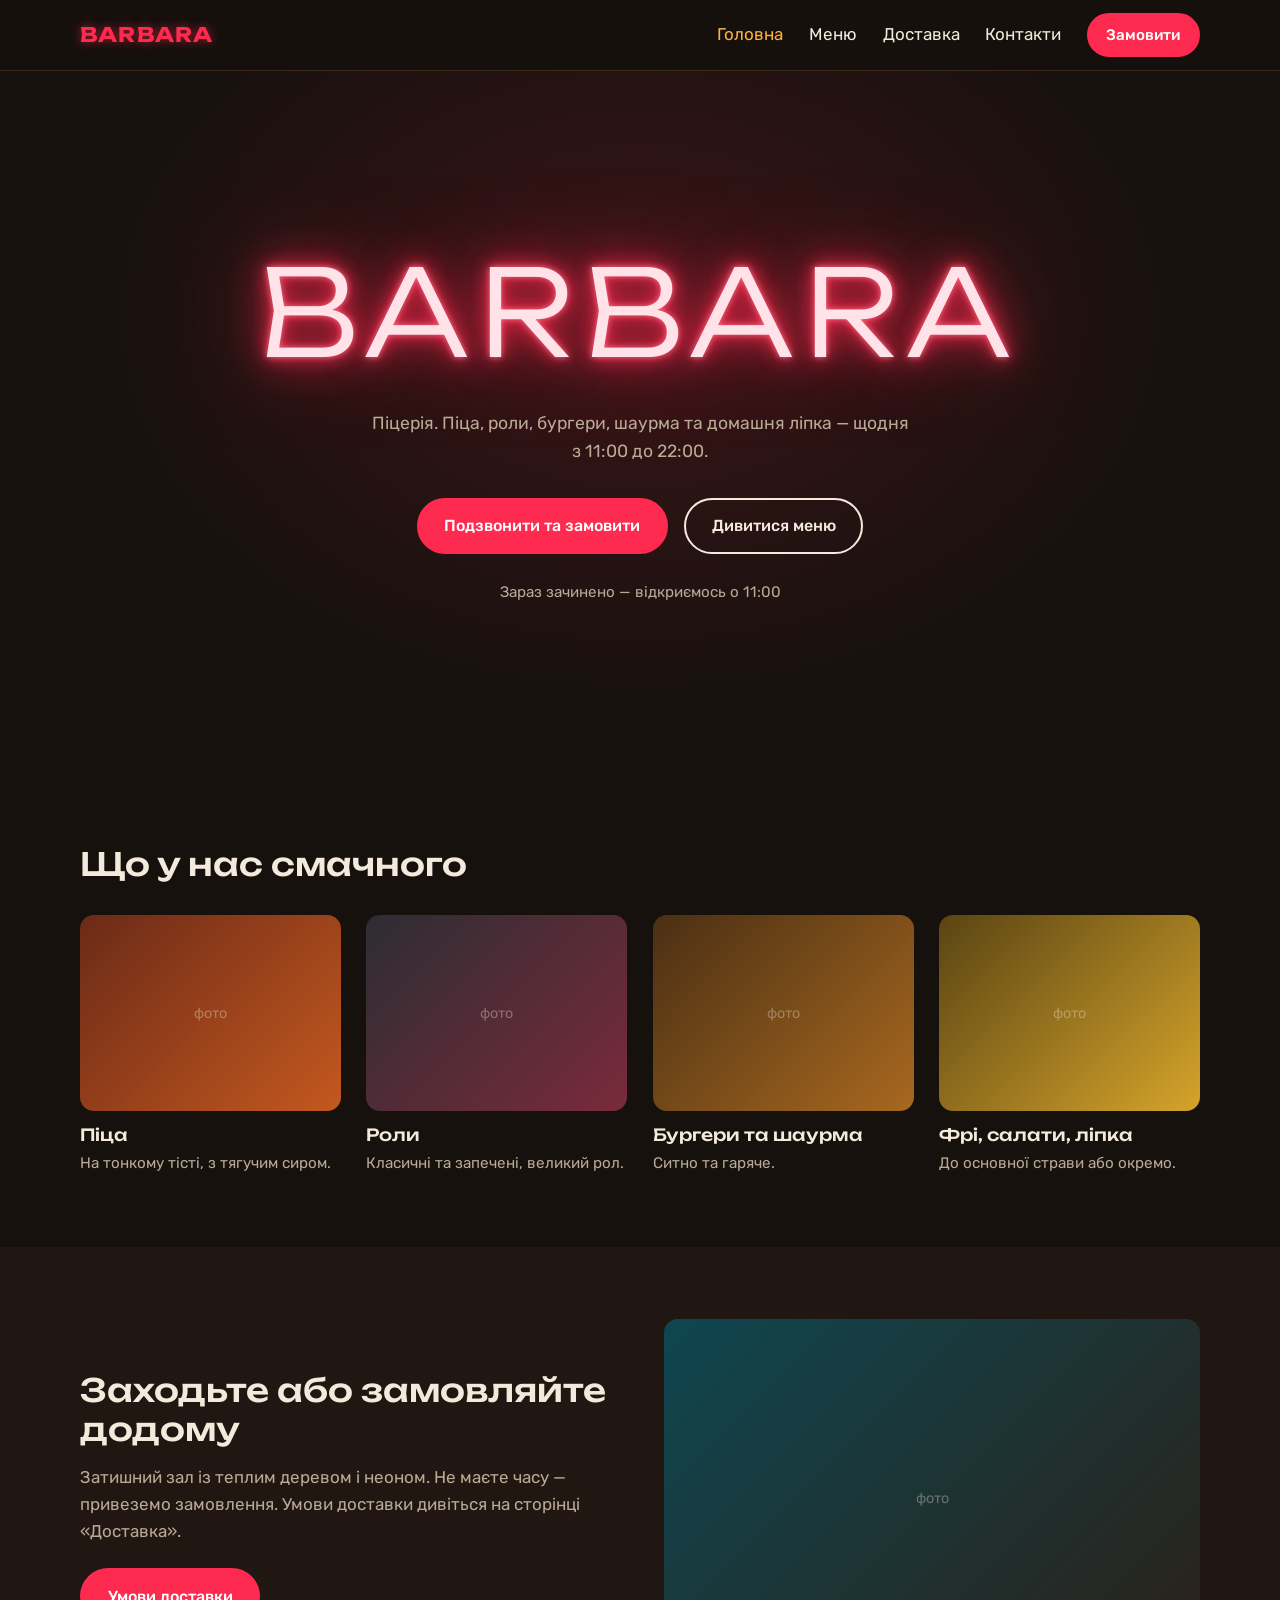
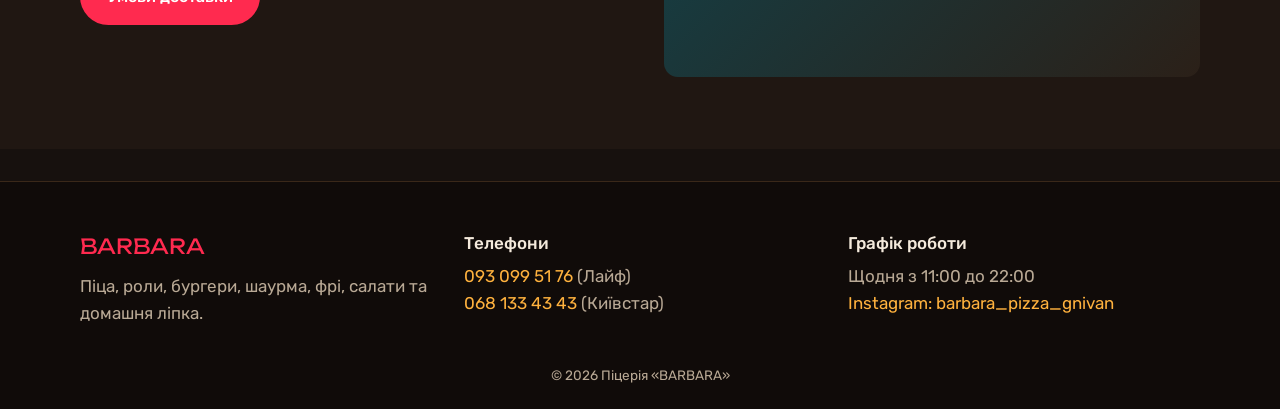
==== index.html @ 184677c6 "Add files via upload" ====
<!DOCTYPE html>
<html lang="uk">
<head>
  <meta charset="UTF-8">
  <meta name="viewport" content="width=device-width, initial-scale=1">
  <title>BARBARA — піцерія</title>
  <meta name="description" content="Піцерія «BARBARA»: піца, роли, бургери, шаурма, фрі, салати, домашня ліпка. Щодня з 11:00 до 22:00.">
  <link rel="preconnect" href="https://fonts.googleapis.com">
  <link rel="preconnect" href="https://fonts.gstatic.com" crossorigin>
  <link href="https://fonts.googleapis.com/css2?family=Rubik:wght@400;500;600&family=Unbounded:wght@300;500;700&display=swap" rel="stylesheet">
  <link rel="stylesheet" href="css/style.css">
</head>
<body>
  <header class="site-header">
    <div class="container header-inner">
      <a class="logo" href="index.html" aria-label="BARBARA — на головну">BARBARA</a>
      <button class="nav-toggle" aria-label="Відкрити меню" aria-expanded="false" aria-controls="nav"><span></span><span></span></button>
      <nav id="nav" class="nav">
        <a href="index.html" class="active" aria-current="page">Головна</a>
        <a href="menu.html">Меню</a>
        <a href="delivery.html">Доставка</a>
        <a href="contacts.html">Контакти</a>
        <a class="btn btn-small" href="tel:+380930995176">Замовити</a>
      </nav>
    </div>
  </header>

  <main>
    <section class="hero">
      <div class="container hero-inner">
        <h1 class="neon" aria-label="BARBARA">BARBARA</h1>
        <p class="hero-sub">Піцерія. Піца, роли, бургери, шаурма та домашня ліпка — щодня з 11:00 до 22:00.</p>
        <div class="hero-actions">
          <a class="btn" href="tel:+380930995176">Подзвонити та замовити</a>
          <a class="btn btn-ghost" href="menu.html">Дивитися меню</a>
        </div>
        <p class="status" id="open-status" aria-live="polite"></p>
      </div>
    </section>

    <section class="section">
      <div class="container">
        <h2>Що у нас смачного</h2>
        <div class="cats">
          <a class="cat" href="menu.html#pizza"><div class="ph ph-pizza" role="img" aria-label="Піца"></div><h3>Піца</h3><p>На тонкому тісті, з тягучим сиром.</p></a>
          <a class="cat" href="menu.html#rolls"><div class="ph ph-roll" role="img" aria-label="Роли"></div><h3>Роли</h3><p>Класичні та запечені, великий рол.</p></a>
          <a class="cat" href="menu.html#burgers"><div class="ph ph-burger" role="img" aria-label="Бургери"></div><h3>Бургери та шаурма</h3><p>Ситно та гаряче.</p></a>
          <a class="cat" href="menu.html#sides"><div class="ph ph-fries" role="img" aria-label="Фрі та салати"></div><h3>Фрі, салати, ліпка</h3><p>До основної страви або окремо.</p></a>
        </div>
      </div>
    </section>

    <section class="section section-alt">
      <div class="container split">
        <div>
          <h2>Заходьте або замовляйте додому</h2>
          <p>Затишний зал із теплим деревом і неоном. Не маєте часу — привеземо замовлення. Умови доставки дивіться на сторінці «Доставка».</p>
          <a class="btn" href="delivery.html">Умови доставки</a>
        </div>
        <div class="ph ph-hall" role="img" aria-label="Зал піцерії"></div>
      </div>
    </section>
  </main>

  <footer class="site-footer">
    <div class="container footer-grid">
      <div>
        <p class="footer-logo">BARBARA</p>
        <p>Піца, роли, бургери, шаурма, фрі, салати та домашня ліпка.</p>
      </div>
      <div>
        <p class="footer-title">Телефони</p>
        <p><a href="tel:+380930995176">093 099 51 76</a> (Лайф)<br><a href="tel:+380681334343">068 133 43 43</a> (Київстар)</p>
      </div>
      <div>
        <p class="footer-title">Графік роботи</p>
        <p>Щодня з 11:00 до 22:00</p>
        <p><a href="https://www.instagram.com/barbara_pizza_gnivan/" target="_blank" rel="noopener">Instagram: barbara_pizza_gnivan</a></p>
      </div>
    </div>
    <p class="copyright">© <span id="year">2026</span> Піцерія «BARBARA»</p>
  </footer>
  <script src="js/main.js"></script>
</body>
</html>
---- css/style.css ----
:root{
  --bg:#17110e;
  --bg-alt:#201712;
  --wood:#3a2819;
  --neon:#ff2a4f;
  --amber:#ffb23e;
  --text:#f4eadc;
  --muted:#b9a995;
  --radius:14px;
  --font-display:'Unbounded',sans-serif;
  --font-body:'Rubik',sans-serif;
}
*{box-sizing:border-box;margin:0;padding:0}
html{scroll-behavior:smooth}
body{background:var(--bg);color:var(--text);font-family:var(--font-body);line-height:1.6;font-size:17px}
img{max-width:100%;display:block}
a{color:var(--amber);text-decoration:none}
a:hover{text-decoration:underline}
:focus-visible{outline:2px solid var(--amber);outline-offset:3px}
.container{width:min(1120px,92%);margin-inline:auto}
.narrow{width:min(760px,92%);margin-inline:auto}
h1,h2,h3{font-family:var(--font-display);line-height:1.2}
h2{font-size:clamp(1.4rem,3vw,2rem);font-weight:500;margin-bottom:1rem}
h3{font-size:1.05rem;font-weight:500;margin-bottom:.35rem}
.section{padding:4.5rem 0}
.section-alt{background:var(--bg-alt)}

/* header */
.site-header{position:sticky;top:0;z-index:10;background:rgba(23,17,14,.92);backdrop-filter:blur(8px);border-bottom:1px solid var(--wood)}
.header-inner{display:flex;align-items:center;justify-content:space-between;padding:.8rem 0}
.logo{font-family:var(--font-display);font-weight:700;font-size:1.25rem;color:var(--neon);letter-spacing:.06em;text-shadow:0 0 10px rgba(255,42,79,.6)}
.logo:hover{text-decoration:none}
.nav{display:flex;align-items:center;gap:1.6rem}
.nav a{color:var(--text)}
.nav a.active{color:var(--amber)}
.nav a:hover{text-decoration:none;color:var(--amber)}
.nav a.btn,.nav a.btn:hover{color:#fff}
.nav-toggle{display:none;background:none;border:0;width:40px;height:40px;cursor:pointer;position:relative}
.nav-toggle span{position:absolute;left:8px;right:8px;height:2px;background:var(--text);transition:transform .2s}
.nav-toggle span:first-child{top:15px}
.nav-toggle span:last-child{top:23px}
.nav-toggle[aria-expanded="true"] span:first-child{transform:translateY(4px) rotate(45deg)}
.nav-toggle[aria-expanded="true"] span:last-child{transform:translateY(-4px) rotate(-45deg)}

/* buttons */
.btn{display:inline-block;background:var(--neon);color:#fff;font-weight:500;padding:.85rem 1.6rem;border-radius:999px;border:2px solid var(--neon);transition:box-shadow .2s;cursor:pointer;font-family:var(--font-body);font-size:1rem}
.btn:hover{text-decoration:none;box-shadow:0 0 18px rgba(255,42,79,.65)}
.btn-small{padding:.5rem 1.1rem;font-size:.95rem}
.btn-ghost{background:transparent;color:var(--text);border-color:var(--text)}
.btn-ghost:hover{box-shadow:none;border-color:var(--amber);color:var(--amber)}

/* hero */
.hero{min-height:78vh;display:grid;place-items:center;text-align:center;padding:4rem 0;
  background:radial-gradient(ellipse at 50% 35%,rgba(255,42,79,.16),transparent 60%),var(--bg)}
.neon{font-weight:300;font-size:clamp(2.6rem,11vw,7.5rem);letter-spacing:.08em;color:#ffe3e8;
  text-shadow:0 0 6px #ff6d86,0 0 18px var(--neon),0 0 42px var(--neon),0 0 90px rgba(255,42,79,.7);
  animation:neon-on 1.4s ease-out 1}
@keyframes neon-on{0%,18%,22%,60%{opacity:.25;text-shadow:none}20%,24%,62%,100%{opacity:1}}
.hero-sub{max-width:34rem;margin:1.6rem auto 2rem;color:var(--muted);font-size:1.1rem}
.hero-actions{display:flex;gap:1rem;justify-content:center;flex-wrap:wrap}
.status{margin-top:1.6rem;color:var(--muted);font-size:.95rem}
.status.open{color:#7fe28a}

/* placeholders під фото */
.ph{background:linear-gradient(135deg,var(--wood),#5b3b22);border-radius:var(--radius);aspect-ratio:4/3;position:relative;overflow:hidden}
.ph::after{content:"фото";position:absolute;inset:0;display:grid;place-items:center;color:rgba(244,234,220,.35);font-size:.9rem}
.ph img{width:100%;height:100%;object-fit:cover;position:absolute;inset:0;z-index:1}
.ph-pizza{background:linear-gradient(135deg,#6b2a17,#c4581f)}
.ph-rolls,.ph-roll{background:linear-gradient(135deg,#2d2d33,#7a2a3a)}
.ph-burgers,.ph-burger{background:linear-gradient(135deg,#4a2f14,#a8681f)}
.ph-sides,.ph-fries{background:linear-gradient(135deg,#5a4413,#d6a42b)}
.ph-hall{background:linear-gradient(135deg,#0f4650,#2b2018);aspect-ratio:3/2}

/* категорії */
.cats{display:grid;grid-template-columns:repeat(auto-fit,minmax(230px,1fr));gap:1.6rem;margin-top:2rem}
.cat{color:var(--text);display:block}
.cat:hover{text-decoration:none}
.cat:hover .ph{box-shadow:0 0 0 2px var(--neon)}
.cat .ph{margin-bottom:.9rem;transition:box-shadow .2s}
.cat p{color:var(--muted);font-size:.95rem}

.split{display:grid;grid-template-columns:1fr 1fr;gap:3rem;align-items:center}
.split p{margin-bottom:1.4rem;color:var(--muted)}

/* внутрішні сторінки */
.page-title{padding:3.5rem 0 1rem}
.page-title h1{font-size:clamp(2rem,6vw,3.2rem);font-weight:500}
.page-title p{color:var(--muted);margin-top:.6rem}

/* меню */
.filters{display:flex;gap:.6rem;flex-wrap:wrap;margin-bottom:2rem}
.filter{background:transparent;color:var(--text);border:1px solid var(--wood);border-radius:999px;padding:.5rem 1.1rem;font-family:var(--font-body);font-size:.95rem;cursor:pointer}
.filter:hover{border-color:var(--amber)}
.filter.active{background:var(--neon);border-color:var(--neon);color:#fff}
.menu-grid{display:grid;grid-template-columns:repeat(auto-fill,minmax(260px,1fr));gap:1.6rem}
.item{background:var(--bg-alt);border-radius:var(--radius);overflow:hidden;border:1px solid var(--wood)}
.item .ph{border-radius:0}
.item-body{padding:1rem 1.2rem 1.3rem}
.item-body p{color:var(--muted);font-size:.95rem;margin:0}
.item .price{color:var(--amber);font-weight:600;margin-top:.6rem;font-size:1.05rem}
.item[hidden]{display:none}

/* інфо-блоки */
.info-card{background:var(--bg-alt);border:1px solid var(--wood);border-radius:var(--radius);padding:2rem;margin-bottom:1.6rem}
.info-card p{margin-bottom:1rem;color:var(--muted)}
.info-card strong{color:var(--text)}
.info-card ul{padding-left:1.2rem;color:var(--muted)}
.info-card li{margin-bottom:.5rem}
.info-card em{color:var(--amber);font-style:normal}
.phones{display:flex;gap:1rem;flex-wrap:wrap}
.map-box{min-height:320px;border-radius:var(--radius);border:1px dashed var(--wood);display:grid;place-items:center;color:var(--muted)}
.map-box iframe{width:100%;height:100%;min-height:320px;border:0;border-radius:var(--radius)}

/* footer */
.site-footer{background:#100b09;border-top:1px solid var(--wood);padding:3rem 0 1.4rem;margin-top:2rem}
.footer-grid{display:grid;grid-template-columns:repeat(auto-fit,minmax(220px,1fr));gap:2rem;color:var(--muted)}
.footer-logo{font-family:var(--font-display);color:var(--neon);font-size:1.3rem;margin-bottom:.6rem}
.footer-title{color:var(--text);font-weight:500;margin-bottom:.4rem}
.copyright{text-align:center;color:var(--muted);font-size:.85rem;margin-top:2.4rem}

/* адаптив */
@media (max-width:820px){
  .nav-toggle{display:block}
  .nav{position:absolute;top:100%;left:0;right:0;background:var(--bg);flex-direction:column;align-items:flex-start;padding:1.2rem 4%;gap:1rem;border-bottom:1px solid var(--wood);display:none}
  .nav.open{display:flex}
  .split{grid-template-columns:1fr;gap:2rem}
  .section{padding:3rem 0}
}
@media (prefers-reduced-motion:reduce){
  *{animation:none!important;transition:none!important;scroll-behavior:auto!important}
}
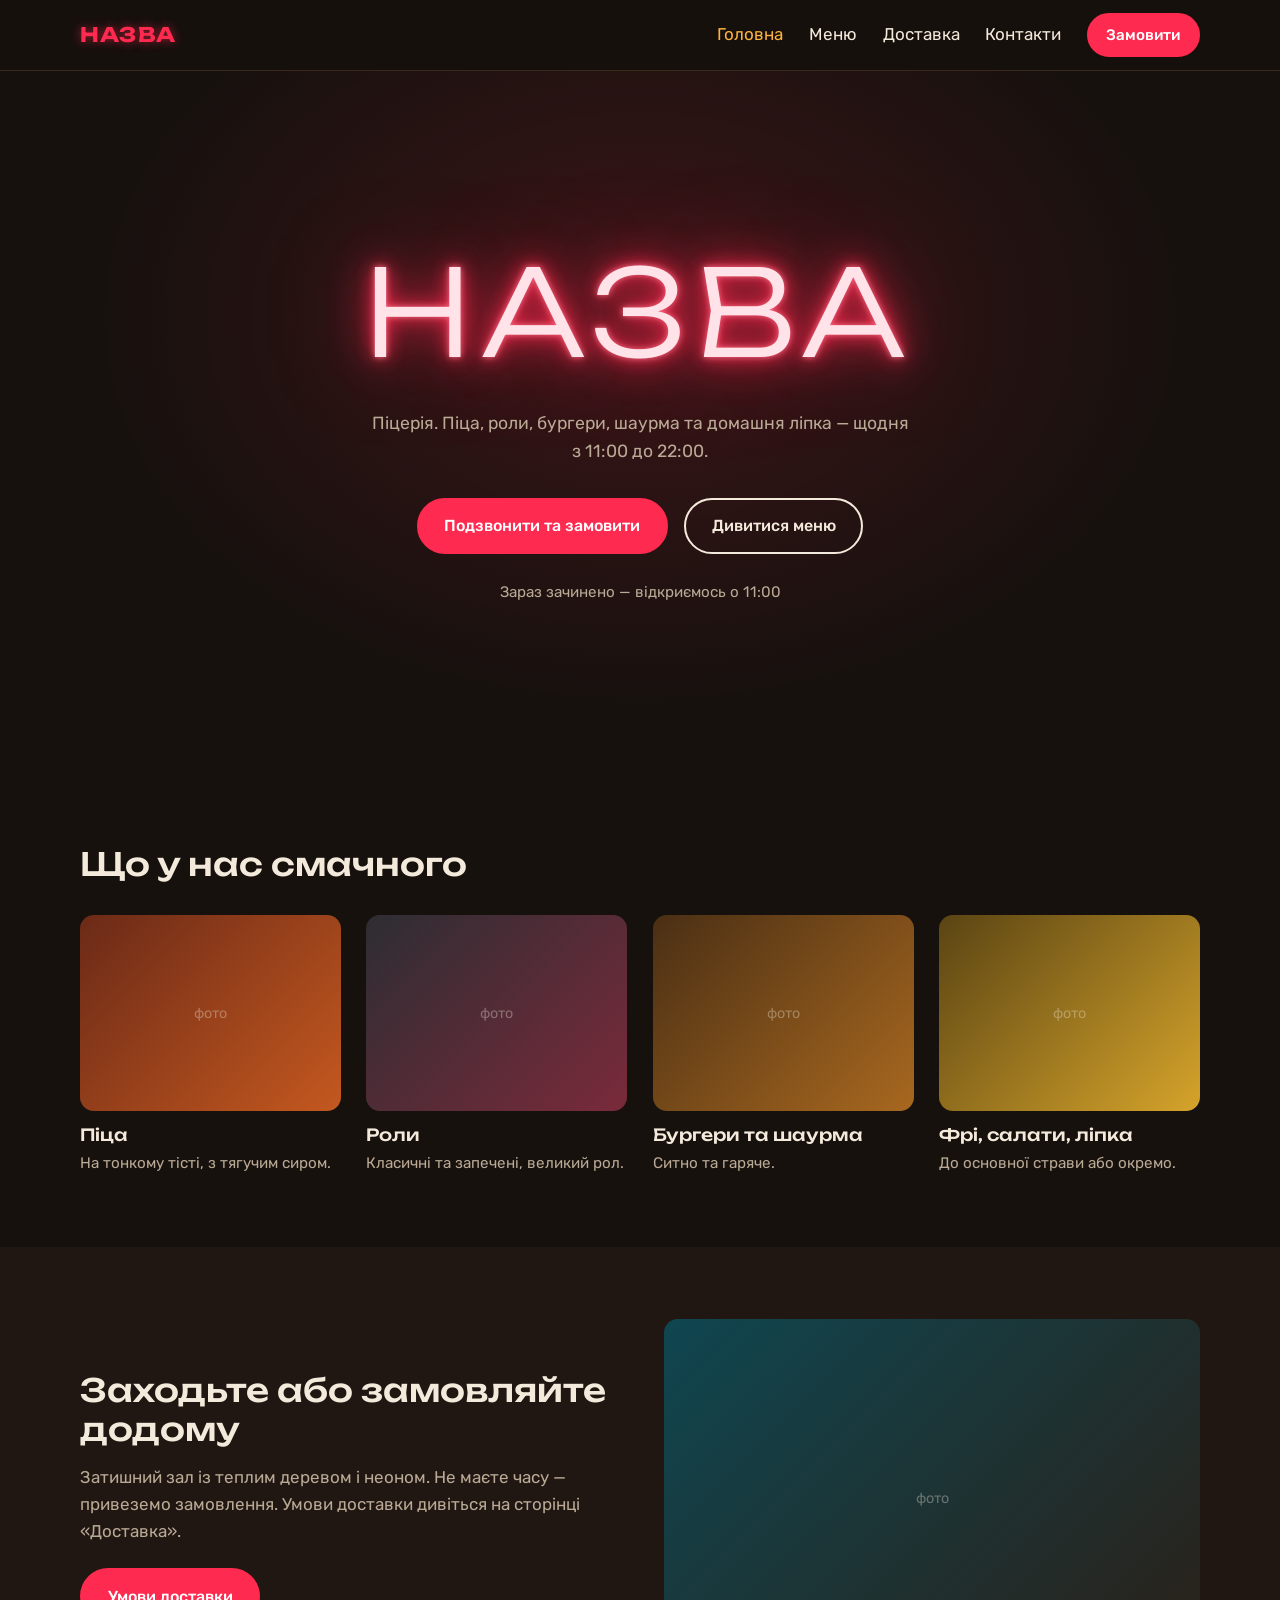
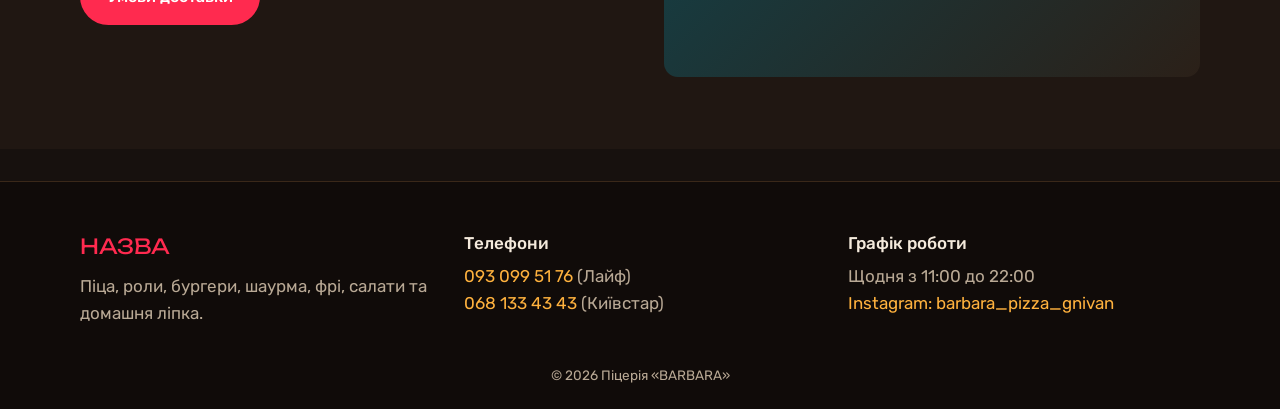
==== commit d19bbc3e: "Update index.html" ====
--- a/index.html
+++ b/index.html
@@ -3,8 +3,8 @@
 <head>
   <meta charset="UTF-8">
   <meta name="viewport" content="width=device-width, initial-scale=1">
-  <title>BARBARA — піцерія</title>
-  <meta name="description" content="Піцерія «BARBARA»: піца, роли, бургери, шаурма, фрі, салати, домашня ліпка. Щодня з 11:00 до 22:00.">
+  <title>НАЗВА — піцерія</title>
+  <meta name="description" content="Піцерія «НАЗВА»: піца, роли, бургери, шаурма, фрі, салати, домашня ліпка. Щодня з 11:00 до 22:00.">
   <link rel="preconnect" href="https://fonts.googleapis.com">
   <link rel="preconnect" href="https://fonts.gstatic.com" crossorigin>
   <link href="https://fonts.googleapis.com/css2?family=Rubik:wght@400;500;600&family=Unbounded:wght@300;500;700&display=swap" rel="stylesheet">
@@ -13,7 +13,7 @@
 <body>
   <header class="site-header">
     <div class="container header-inner">
-      <a class="logo" href="index.html" aria-label="BARBARA — на головну">BARBARA</a>
+      <a class="logo" href="index.html" aria-label="НАЗВА — на головну">НАЗВА</a>
       <button class="nav-toggle" aria-label="Відкрити меню" aria-expanded="false" aria-controls="nav"><span></span><span></span></button>
       <nav id="nav" class="nav">
         <a href="index.html" class="active" aria-current="page">Головна</a>
@@ -28,10 +28,10 @@
   <main>
     <section class="hero">
       <div class="container hero-inner">
-        <h1 class="neon" aria-label="BARBARA">BARBARA</h1>
+        <h1 class="neon" aria-label="НАЗВА">НАЗВА</h1>
         <p class="hero-sub">Піцерія. Піца, роли, бургери, шаурма та домашня ліпка — щодня з 11:00 до 22:00.</p>
         <div class="hero-actions">
-          <a class="btn" href="tel:+380930995176">Подзвонити та замовити</a>
+          <a class="btn" href="tel:+380000000000">Подзвонити та замовити</a>
           <a class="btn btn-ghost" href="menu.html">Дивитися меню</a>
         </div>
         <p class="status" id="open-status" aria-live="polite"></p>
@@ -65,7 +65,7 @@
   <footer class="site-footer">
     <div class="container footer-grid">
       <div>
-        <p class="footer-logo">BARBARA</p>
+        <p class="footer-logo">НАЗВА</p>
         <p>Піца, роли, бургери, шаурма, фрі, салати та домашня ліпка.</p>
       </div>
       <div>
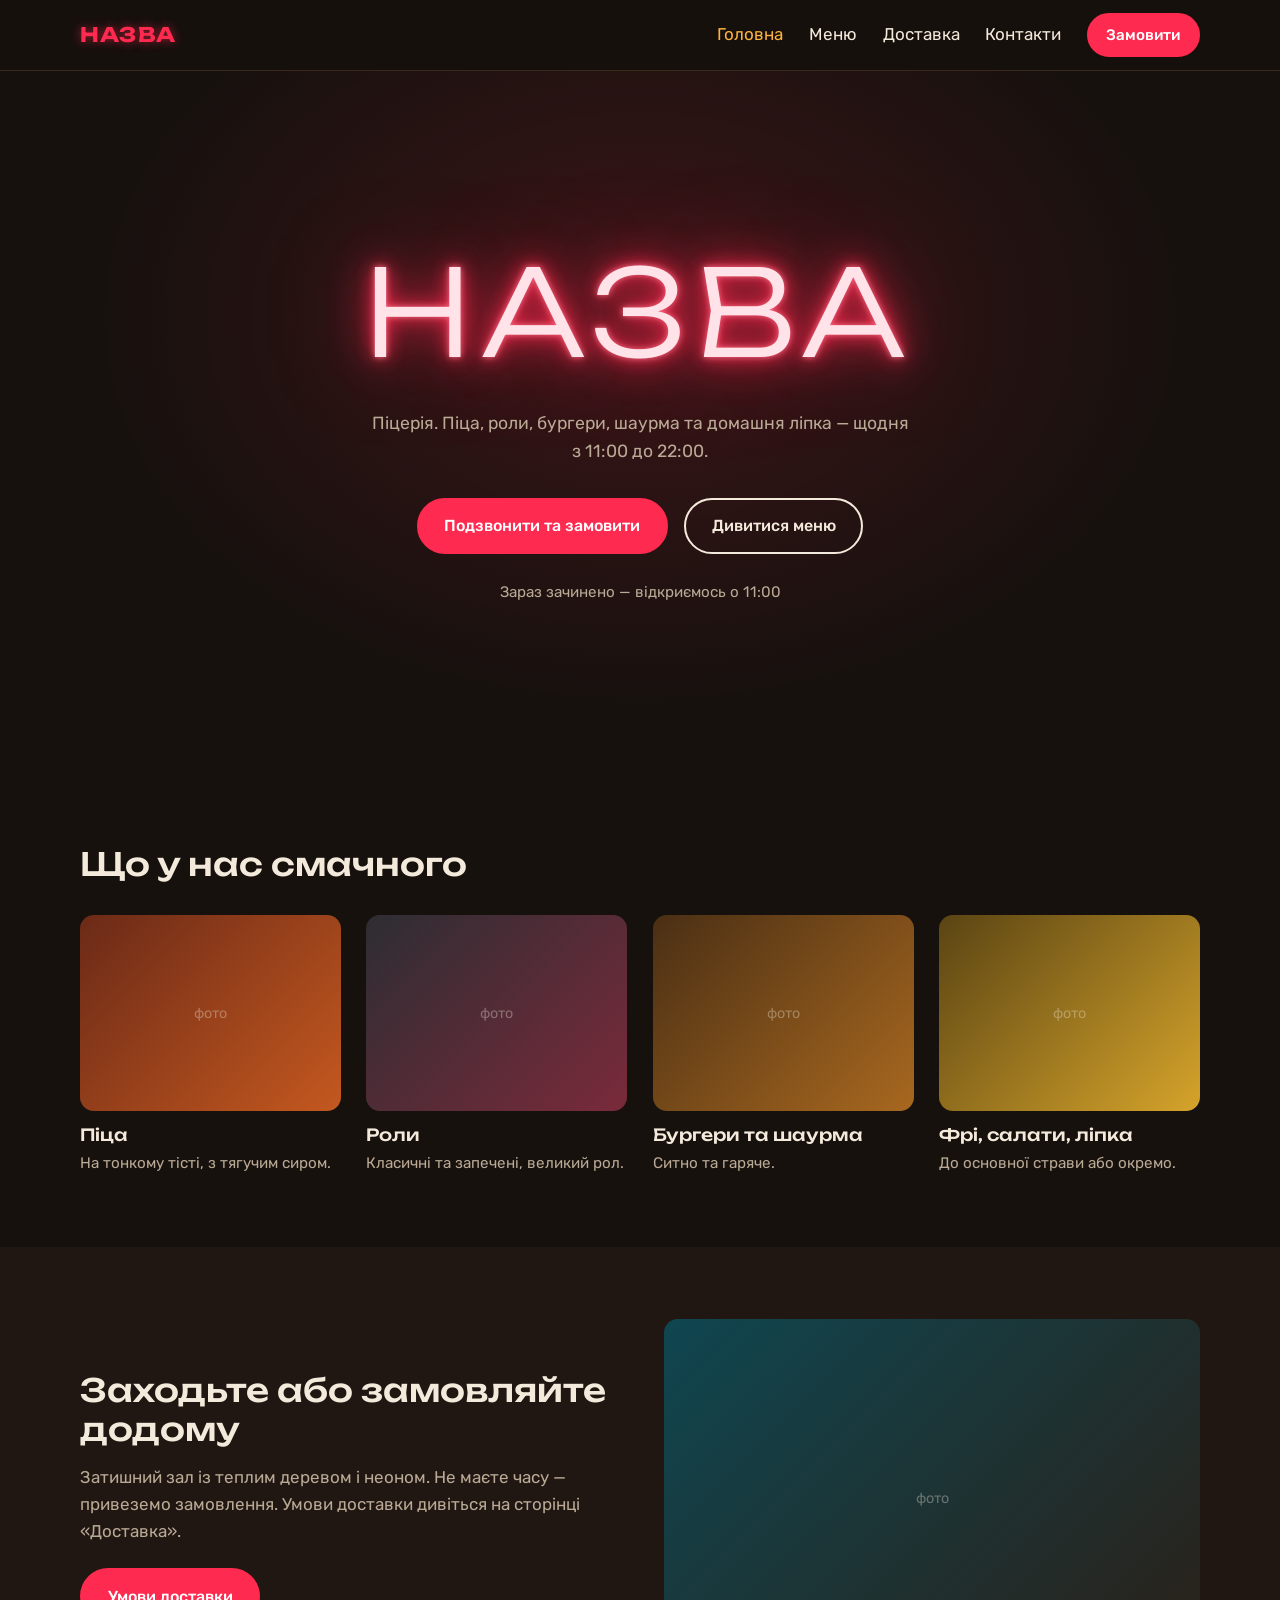
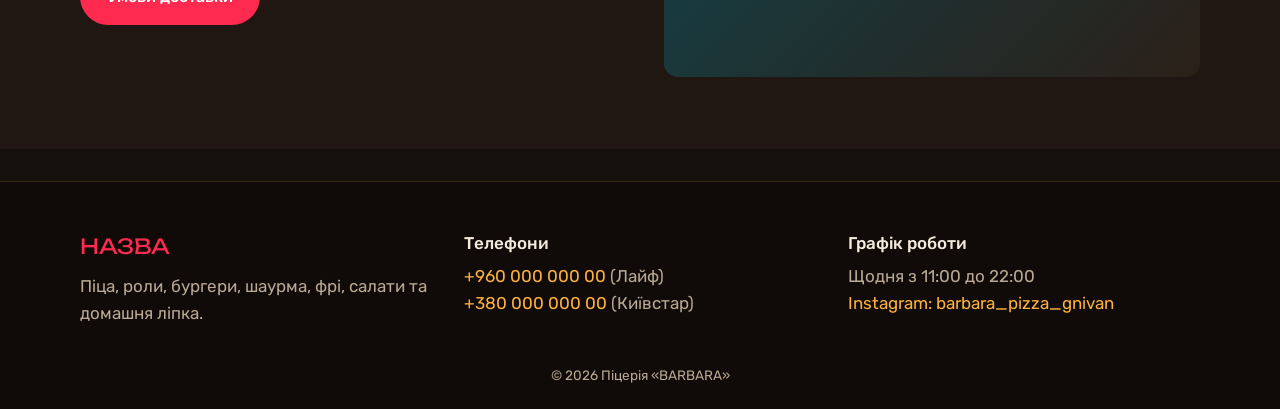
==== commit c4f456c3: "Update contact phone numbers in footer" ====
--- a/index.html
+++ b/index.html
@@ -70,7 +70,7 @@
       </div>
       <div>
         <p class="footer-title">Телефони</p>
-        <p><a href="tel:+380930995176">093 099 51 76</a> (Лайф)<br><a href="tel:+380681334343">068 133 43 43</a> (Київстар)</p>
+              <p><a href="tel:+96000000000">+960 000 000 00</a> (Лайф)<br><a href="tel:+38000000000">+380 000 000 00</a> (Київстар)</p>
       </div>
       <div>
         <p class="footer-title">Графік роботи</p>
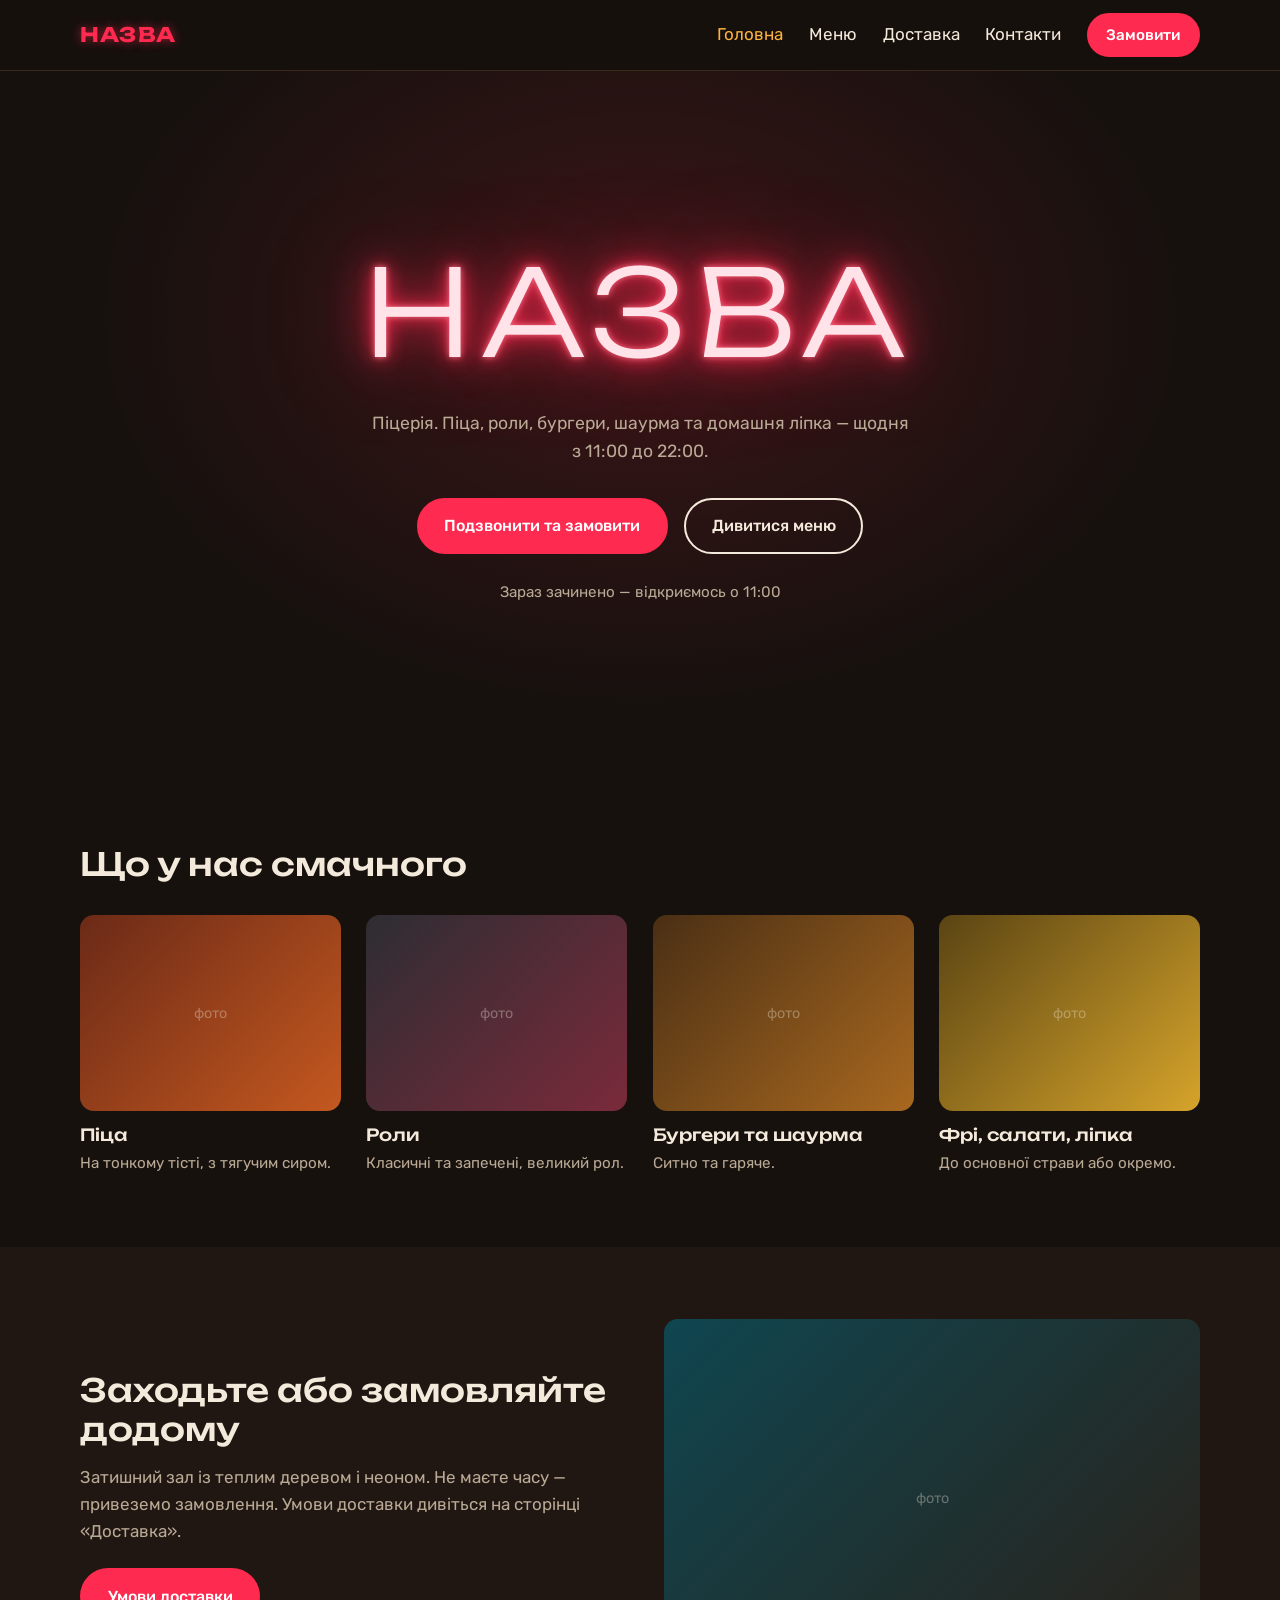
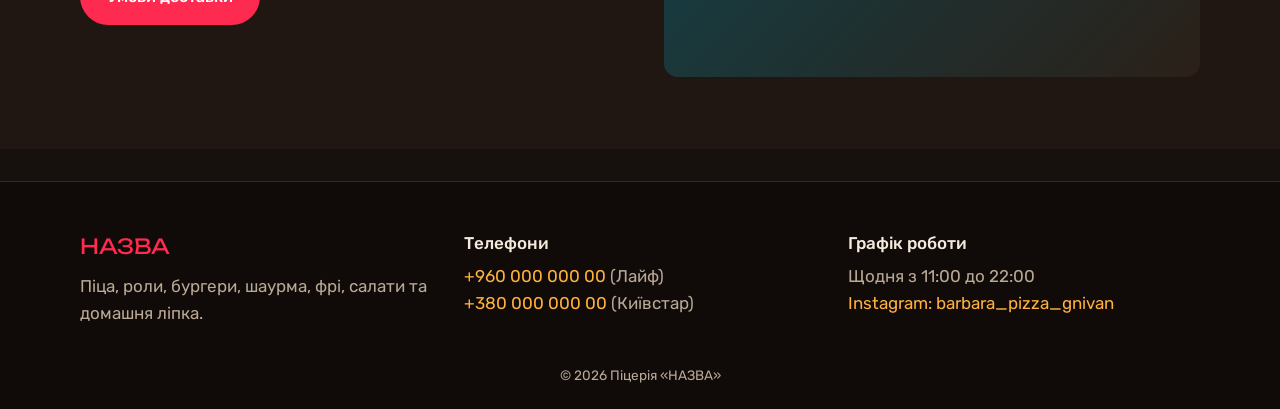
==== commit f552f17c: "Update footer links and copyright name" ====
--- a/index.html
+++ b/index.html
@@ -75,10 +75,10 @@
       <div>
         <p class="footer-title">Графік роботи</p>
         <p>Щодня з 11:00 до 22:00</p>
-        <p><a href="https://www.instagram.com/barbara_pizza_gnivan/" target="_blank" rel="noopener">Instagram: barbara_pizza_gnivan</a></p>
+        <p><a href="" target="_blank" rel="noopener">Instagram: barbara_pizza_gnivan</a></p>
       </div>
     </div>
-    <p class="copyright">© <span id="year">2026</span> Піцерія «BARBARA»</p>
+    <p class="copyright">© <span id="year">2026</span> Піцерія «НАЗВА»</p>
   </footer>
   <script src="js/main.js"></script>
 </body>
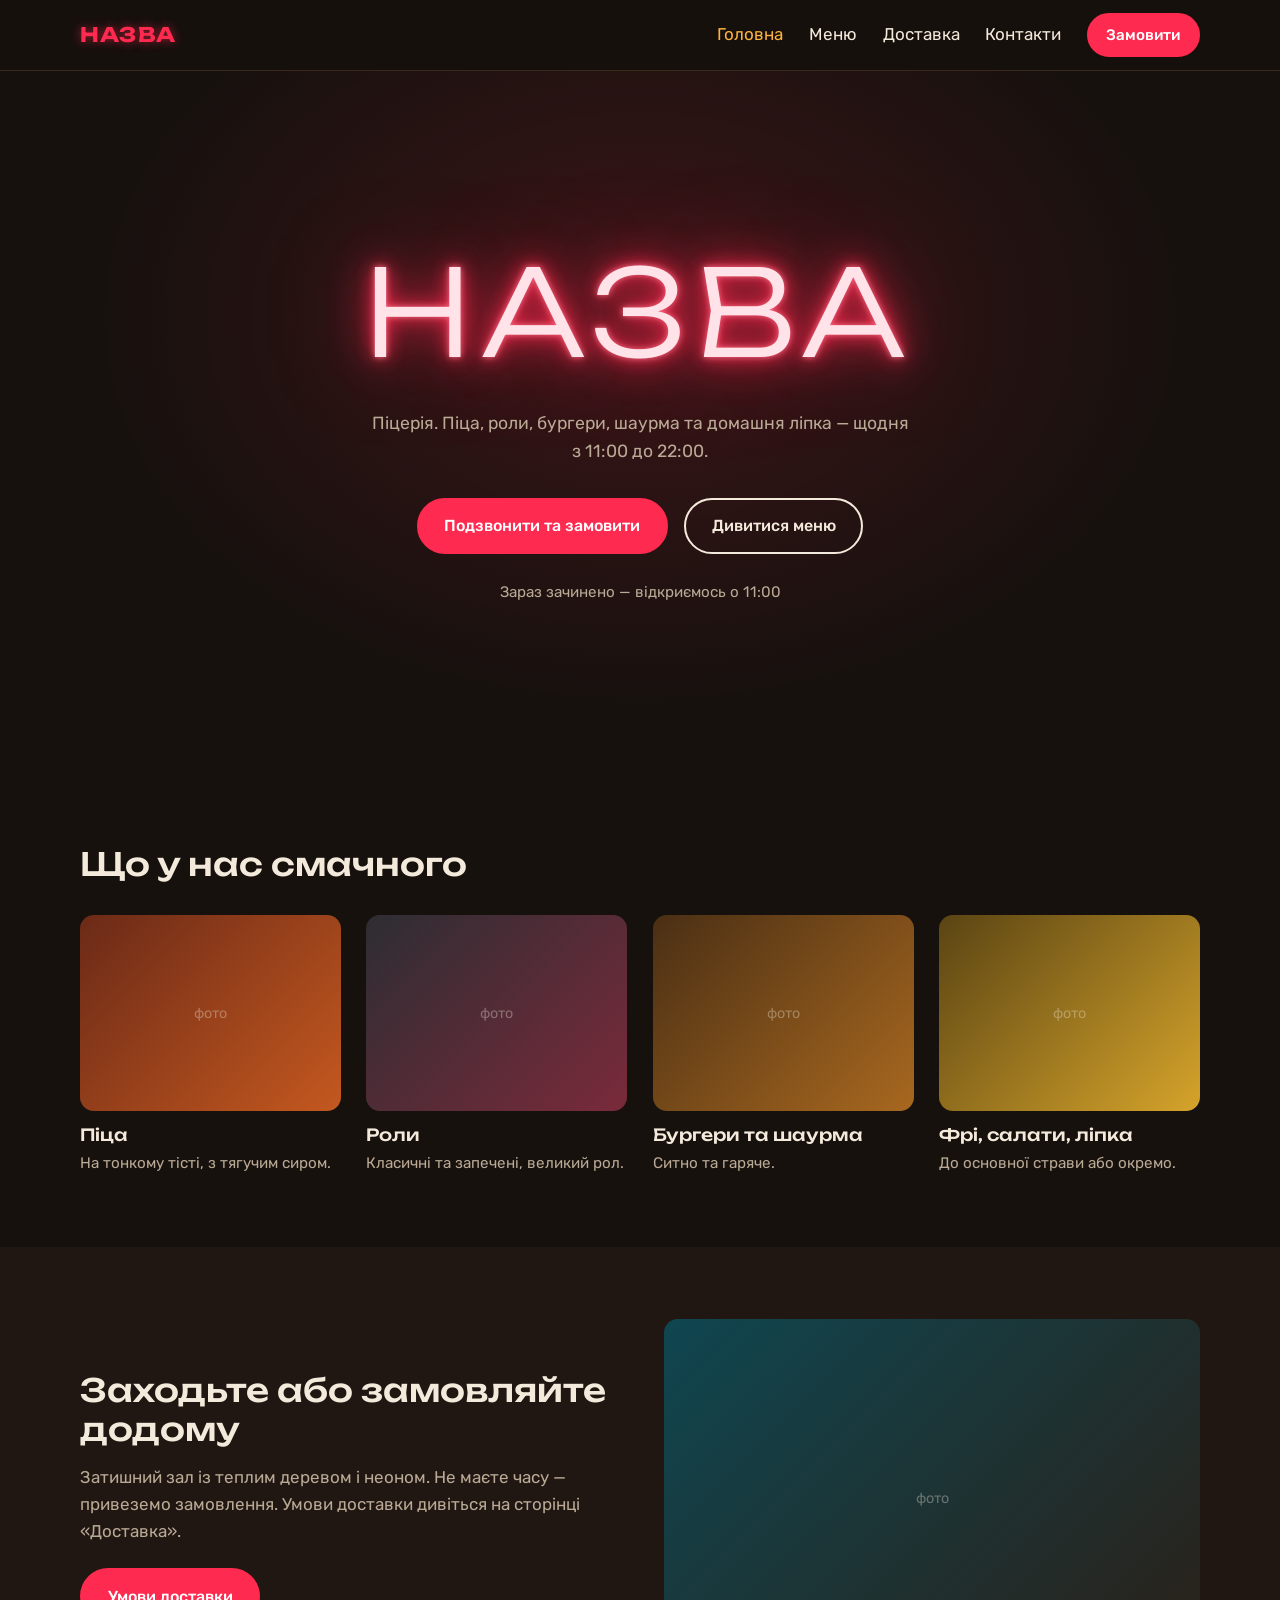
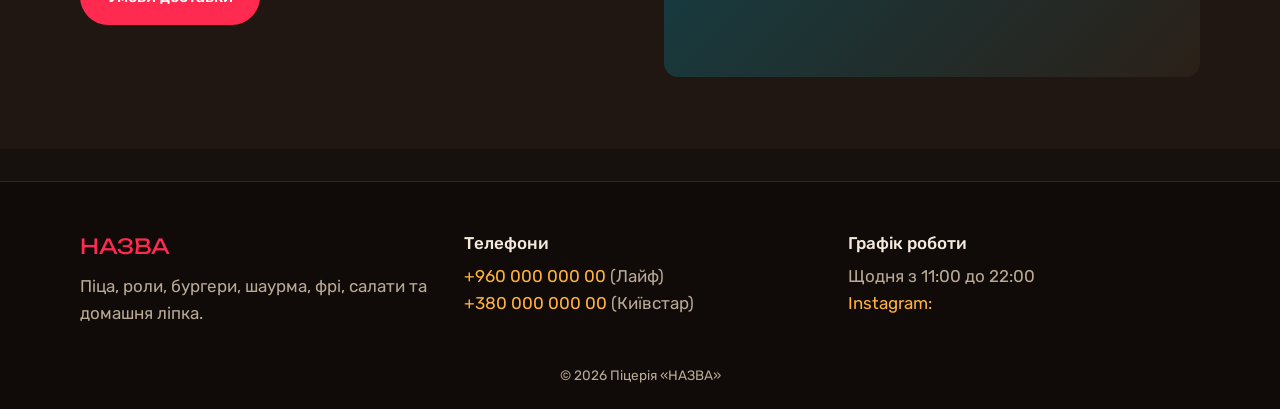
==== commit 6da95ec9: "Remove Instagram link from footer" ====
--- a/index.html
+++ b/index.html
@@ -75,7 +75,7 @@
       <div>
         <p class="footer-title">Графік роботи</p>
         <p>Щодня з 11:00 до 22:00</p>
-        <p><a href="" target="_blank" rel="noopener">Instagram: barbara_pizza_gnivan</a></p>
+        <p><a href="" target="_blank" rel="noopener">Instagram: </a></p>
       </div>
     </div>
     <p class="copyright">© <span id="year">2026</span> Піцерія «НАЗВА»</p>
